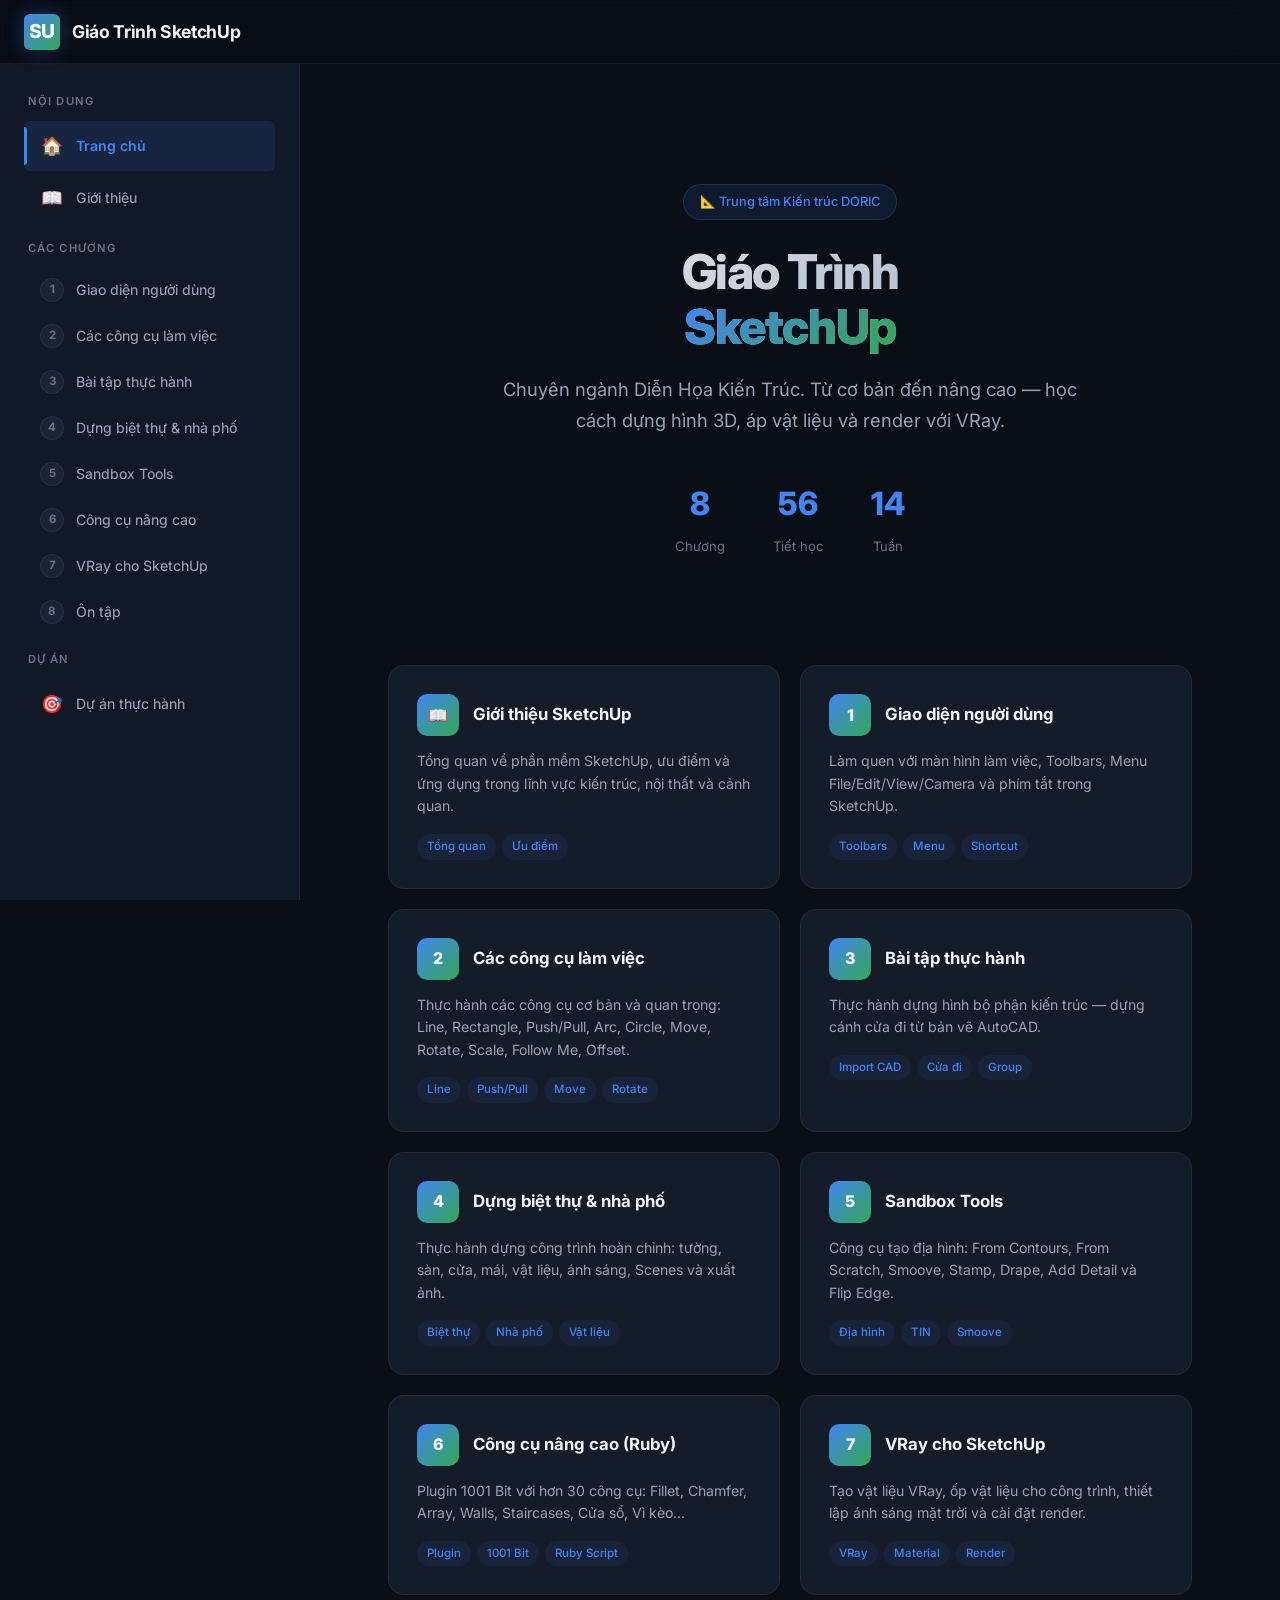
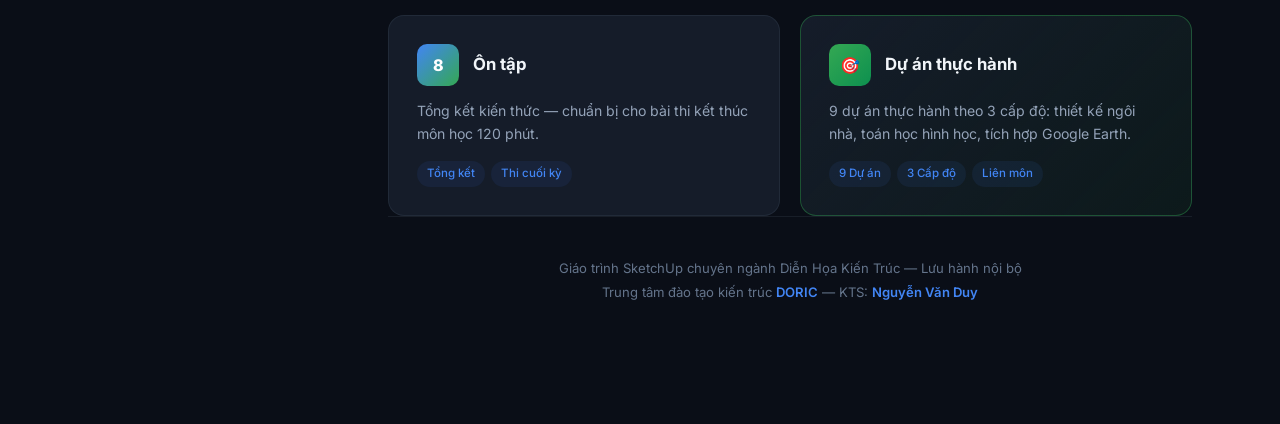
==== index.html @ 097f3150 "Giao trinh SketchUp - 8 chuong + 9 du an thuc hanh" ====
<!DOCTYPE html>
<html lang="vi">
<head>
  <meta charset="UTF-8">
  <meta name="viewport" content="width=device-width, initial-scale=1.0">
  <meta name="description" content="Giáo trình SketchUp chuyên ngành Diễn Họa Kiến Trúc - Trung tâm đào tạo kiến trúc DORIC">
  <title>Giáo Trình SketchUp - Diễn Họa Kiến Trúc</title>
  <link rel="stylesheet" href="styles.css">
</head>
<body>
  <!-- Reading Progress -->
  <div class="reading-progress" id="reading-progress"></div>

  <!-- Header -->
  <header class="header">
    <a href="index.html" class="header__brand">
      <div class="header__logo">SU</div>
      Giáo Trình SketchUp
    </a>
    <button class="header__toggle" id="sidebar-toggle">☰</button>
  </header>

  <!-- Sidebar Overlay -->
  <div class="sidebar-overlay" id="sidebar-overlay"></div>

  <!-- Sidebar -->
  <aside class="sidebar" id="sidebar">
    <div class="sidebar__section">
      <div class="sidebar__label">Nội dung</div>
      <ul class="sidebar__nav">
        <li>
          <a href="index.html" class="sidebar__link active">
            <span class="sidebar__icon">🏠</span>
            Trang chủ
          </a>
        </li>
        <li>
          <a href="chapters/gioi-thieu.html" class="sidebar__link">
            <span class="sidebar__icon">📖</span>
            Giới thiệu
          </a>
        </li>
      </ul>
    </div>
    <div class="sidebar__section">
      <div class="sidebar__label">Các Chương</div>
      <ul class="sidebar__nav">
        <li>
          <a href="chapters/chuong1.html" class="sidebar__link">
            <span class="sidebar__chapter-num">1</span>
            Giao diện người dùng
          </a>
        </li>
        <li>
          <a href="chapters/chuong2.html" class="sidebar__link">
            <span class="sidebar__chapter-num">2</span>
            Các công cụ làm việc
          </a>
        </li>
        <li>
          <a href="chapters/chuong3.html" class="sidebar__link">
            <span class="sidebar__chapter-num">3</span>
            Bài tập thực hành
          </a>
        </li>
        <li>
          <a href="chapters/chuong4.html" class="sidebar__link">
            <span class="sidebar__chapter-num">4</span>
            Dựng biệt thự & nhà phố
          </a>
        </li>
        <li>
          <a href="chapters/chuong5.html" class="sidebar__link">
            <span class="sidebar__chapter-num">5</span>
            Sandbox Tools
          </a>
        </li>
        <li>
          <a href="chapters/chuong6.html" class="sidebar__link">
            <span class="sidebar__chapter-num">6</span>
            Công cụ nâng cao
          </a>
        </li>
        <li>
          <a href="chapters/chuong7.html" class="sidebar__link">
            <span class="sidebar__chapter-num">7</span>
            VRay cho SketchUp
          </a>
        </li>
        <li>
          <a href="chapters/chuong8.html" class="sidebar__link">
            <span class="sidebar__chapter-num">8</span>
            Ôn tập
          </a>
        </li>
      </ul>
    </div>
    <div class="sidebar__section">
      <div class="sidebar__label">Dự án</div>
      <ul class="sidebar__nav">
        <li>
          <a href="chapters/du-an-thuc-hanh.html" class="sidebar__link">
            <span class="sidebar__icon">🎯</span>
            Dự án thực hành
          </a>
        </li>
      </ul>
    </div>
  </aside>

  <!-- Main Content -->
  <main class="main">
    <div class="content">
      <!-- Hero Section -->
      <section class="hero">
        <div class="hero__badge">📐 Trung tâm Kiến trúc DORIC</div>
        <h1 class="hero__title">
          Giáo Trình<br><span>SketchUp</span>
        </h1>
        <p class="hero__subtitle">
          Chuyên ngành Diễn Họa Kiến Trúc. Từ cơ bản đến nâng cao — 
          học cách dựng hình 3D, áp vật liệu và render với VRay.
        </p>
        <div class="hero__stats">
          <div class="hero__stat">
            <div class="hero__stat-value">8</div>
            <div class="hero__stat-label">Chương</div>
          </div>
          <div class="hero__stat">
            <div class="hero__stat-value">56</div>
            <div class="hero__stat-label">Tiết học</div>
          </div>
          <div class="hero__stat">
            <div class="hero__stat-value">14</div>
            <div class="hero__stat-label">Tuần</div>
          </div>
        </div>
      </section>

      <!-- Chapter Cards -->
      <section class="chapters-grid">
        <a href="chapters/gioi-thieu.html" class="chapter-card animate-in">
          <div class="chapter-card__header">
            <div class="chapter-card__num">📖</div>
            <div class="chapter-card__title">Giới thiệu SketchUp</div>
          </div>
          <div class="chapter-card__desc">
            Tổng quan về phần mềm SketchUp, ưu điểm và ứng dụng trong lĩnh vực kiến trúc, nội thất và cảnh quan.
          </div>
          <div class="chapter-card__tags">
            <span class="chapter-card__tag">Tổng quan</span>
            <span class="chapter-card__tag">Ưu điểm</span>
          </div>
        </a>

        <a href="chapters/chuong1.html" class="chapter-card animate-in">
          <div class="chapter-card__header">
            <div class="chapter-card__num">1</div>
            <div class="chapter-card__title">Giao diện người dùng</div>
          </div>
          <div class="chapter-card__desc">
            Làm quen với màn hình làm việc, Toolbars, Menu File/Edit/View/Camera và phím tắt trong SketchUp.
          </div>
          <div class="chapter-card__tags">
            <span class="chapter-card__tag">Toolbars</span>
            <span class="chapter-card__tag">Menu</span>
            <span class="chapter-card__tag">Shortcut</span>
          </div>
        </a>

        <a href="chapters/chuong2.html" class="chapter-card animate-in">
          <div class="chapter-card__header">
            <div class="chapter-card__num">2</div>
            <div class="chapter-card__title">Các công cụ làm việc</div>
          </div>
          <div class="chapter-card__desc">
            Thực hành các công cụ cơ bản và quan trọng: Line, Rectangle, Push/Pull, Arc, Circle, Move, Rotate, Scale, Follow Me, Offset.
          </div>
          <div class="chapter-card__tags">
            <span class="chapter-card__tag">Line</span>
            <span class="chapter-card__tag">Push/Pull</span>
            <span class="chapter-card__tag">Move</span>
            <span class="chapter-card__tag">Rotate</span>
          </div>
        </a>

        <a href="chapters/chuong3.html" class="chapter-card animate-in">
          <div class="chapter-card__header">
            <div class="chapter-card__num">3</div>
            <div class="chapter-card__title">Bài tập thực hành</div>
          </div>
          <div class="chapter-card__desc">
            Thực hành dựng hình bộ phận kiến trúc — dựng cánh cửa đi từ bản vẽ AutoCAD.
          </div>
          <div class="chapter-card__tags">
            <span class="chapter-card__tag">Import CAD</span>
            <span class="chapter-card__tag">Cửa đi</span>
            <span class="chapter-card__tag">Group</span>
          </div>
        </a>

        <a href="chapters/chuong4.html" class="chapter-card animate-in">
          <div class="chapter-card__header">
            <div class="chapter-card__num">4</div>
            <div class="chapter-card__title">Dựng biệt thự & nhà phố</div>
          </div>
          <div class="chapter-card__desc">
            Thực hành dựng công trình hoàn chỉnh: tường, sàn, cửa, mái, vật liệu, ánh sáng, Scenes và xuất ảnh.
          </div>
          <div class="chapter-card__tags">
            <span class="chapter-card__tag">Biệt thự</span>
            <span class="chapter-card__tag">Nhà phố</span>
            <span class="chapter-card__tag">Vật liệu</span>
          </div>
        </a>

        <a href="chapters/chuong5.html" class="chapter-card animate-in">
          <div class="chapter-card__header">
            <div class="chapter-card__num">5</div>
            <div class="chapter-card__title">Sandbox Tools</div>
          </div>
          <div class="chapter-card__desc">
            Công cụ tạo địa hình: From Contours, From Scratch, Smoove, Stamp, Drape, Add Detail và Flip Edge.
          </div>
          <div class="chapter-card__tags">
            <span class="chapter-card__tag">Địa hình</span>
            <span class="chapter-card__tag">TIN</span>
            <span class="chapter-card__tag">Smoove</span>
          </div>
        </a>

        <a href="chapters/chuong6.html" class="chapter-card animate-in">
          <div class="chapter-card__header">
            <div class="chapter-card__num">6</div>
            <div class="chapter-card__title">Công cụ nâng cao (Ruby)</div>
          </div>
          <div class="chapter-card__desc">
            Plugin 1001 Bit với hơn 30 công cụ: Fillet, Chamfer, Array, Walls, Staircases, Cửa sổ, Vì kèo...
          </div>
          <div class="chapter-card__tags">
            <span class="chapter-card__tag">Plugin</span>
            <span class="chapter-card__tag">1001 Bit</span>
            <span class="chapter-card__tag">Ruby Script</span>
          </div>
        </a>

        <a href="chapters/chuong7.html" class="chapter-card animate-in">
          <div class="chapter-card__header">
            <div class="chapter-card__num">7</div>
            <div class="chapter-card__title">VRay cho SketchUp</div>
          </div>
          <div class="chapter-card__desc">
            Tạo vật liệu VRay, ốp vật liệu cho công trình, thiết lập ánh sáng mặt trời và cài đặt render.
          </div>
          <div class="chapter-card__tags">
            <span class="chapter-card__tag">VRay</span>
            <span class="chapter-card__tag">Material</span>
            <span class="chapter-card__tag">Render</span>
          </div>
        </a>

        <a href="chapters/chuong8.html" class="chapter-card animate-in">
          <div class="chapter-card__header">
            <div class="chapter-card__num">8</div>
            <div class="chapter-card__title">Ôn tập</div>
          </div>
          <div class="chapter-card__desc">
            Tổng kết kiến thức — chuẩn bị cho bài thi kết thúc môn học 120 phút.
          </div>
          <div class="chapter-card__tags">
            <span class="chapter-card__tag">Tổng kết</span>
            <span class="chapter-card__tag">Thi cuối kỳ</span>
          </div>
        </a>

        <a href="chapters/du-an-thuc-hanh.html" class="chapter-card animate-in" style="border-color: rgba(52,168,83,0.4); background: linear-gradient(135deg, var(--bg-card), rgba(52,168,83,0.08));">
          <div class="chapter-card__header">
            <div class="chapter-card__num" style="background: linear-gradient(135deg, #34a853, #0d904f);">🎯</div>
            <div class="chapter-card__title">Dự án thực hành</div>
          </div>
          <div class="chapter-card__desc">
            9 dự án thực hành theo 3 cấp độ: thiết kế ngôi nhà, toán học hình học, tích hợp Google Earth.
          </div>
          <div class="chapter-card__tags">
            <span class="chapter-card__tag">9 Dự án</span>
            <span class="chapter-card__tag">3 Cấp độ</span>
            <span class="chapter-card__tag">Liên môn</span>
          </div>
        </a>
      </section>

      <!-- Footer -->
      <footer class="footer">
        <p class="footer__text">
          Giáo trình SketchUp chuyên ngành Diễn Họa Kiến Trúc — Lưu hành nội bộ<br>
          Trung tâm đào tạo kiến trúc <span class="footer__author">DORIC</span> — 
          KTS: <span class="footer__author">Nguyễn Văn Duy</span>
        </p>
      </footer>
    </div>
  </main>

  <script src="script.js"></script>
</body>
</html>
---- styles.css ----
/* ============================================
   GIÁO TRÌNH SKETCHUP - DESIGN SYSTEM
   ============================================ */

@import url('https://fonts.googleapis.com/css2?family=Inter:wght@300;400;500;600;700;800&family=JetBrains+Mono:wght@400;500&display=swap');

/* ── CSS Custom Properties ── */
:root {
  /* Colors - Dark Theme */
  --bg-primary: #0a0e17;
  --bg-secondary: #111827;
  --bg-tertiary: #1a2332;
  --bg-card: rgba(26, 35, 50, 0.7);
  --bg-glass: rgba(17, 24, 39, 0.6);
  --bg-hover: rgba(66, 133, 244, 0.08);
  
  /* SketchUp Brand Colors */
  --accent-primary: #4285f4;
  --accent-secondary: #34a853;
  --accent-warning: #fbbc04;
  --accent-danger: #ea4335;
  --accent-purple: #a78bfa;
  --accent-cyan: #22d3ee;
  --accent-gradient: linear-gradient(135deg, #4285f4, #34a853);
  --accent-glow: 0 0 20px rgba(66, 133, 244, 0.3);
  
  /* Text Colors */
  --text-primary: #f1f5f9;
  --text-secondary: #94a3b8;
  --text-muted: #64748b;
  --text-accent: #60a5fa;
  
  /* Borders */
  --border-color: rgba(148, 163, 184, 0.1);
  --border-hover: rgba(66, 133, 244, 0.3);
  
  /* Spacing */
  --sidebar-width: 300px;
  --header-height: 64px;
  --content-max-width: 900px;
  
  /* Transitions */
  --transition-fast: 150ms cubic-bezier(0.4, 0, 0.2, 1);
  --transition-base: 250ms cubic-bezier(0.4, 0, 0.2, 1);
  --transition-slow: 400ms cubic-bezier(0.4, 0, 0.2, 1);
  
  /* Radius */
  --radius-sm: 6px;
  --radius-md: 10px;
  --radius-lg: 16px;
  --radius-xl: 24px;
  
  /* Shadows */
  --shadow-sm: 0 1px 3px rgba(0, 0, 0, 0.3);
  --shadow-md: 0 4px 12px rgba(0, 0, 0, 0.4);
  --shadow-lg: 0 10px 30px rgba(0, 0, 0, 0.5);
  --shadow-glow: 0 0 40px rgba(66, 133, 244, 0.15);
}

/* ── Reset & Base ── */
*, *::before, *::after {
  margin: 0;
  padding: 0;
  box-sizing: border-box;
}

html {
  scroll-behavior: smooth;
  font-size: 16px;
}

body {
  font-family: 'Inter', -apple-system, BlinkMacSystemFont, sans-serif;
  background: var(--bg-primary);
  color: var(--text-primary);
  line-height: 1.7;
  min-height: 100vh;
  overflow-x: hidden;
  -webkit-font-smoothing: antialiased;
}

::selection {
  background: rgba(66, 133, 244, 0.3);
  color: var(--text-primary);
}

::-webkit-scrollbar {
  width: 6px;
}
::-webkit-scrollbar-track {
  background: var(--bg-primary);
}
::-webkit-scrollbar-thumb {
  background: var(--text-muted);
  border-radius: 3px;
}
::-webkit-scrollbar-thumb:hover {
  background: var(--text-secondary);
}

a {
  color: var(--text-accent);
  text-decoration: none;
  transition: color var(--transition-fast);
}
a:hover {
  color: var(--accent-primary);
}

img {
  max-width: 100%;
  height: auto;
}

/* ── Progress Bar ── */
.reading-progress {
  position: fixed;
  top: 0;
  left: 0;
  width: 0%;
  height: 3px;
  background: var(--accent-gradient);
  z-index: 10000;
  transition: width 100ms linear;
  box-shadow: 0 0 10px rgba(66, 133, 244, 0.5);
}

/* ── Header ── */
.header {
  position: fixed;
  top: 0;
  left: 0;
  right: 0;
  height: var(--header-height);
  background: rgba(10, 14, 23, 0.85);
  backdrop-filter: blur(20px);
  -webkit-backdrop-filter: blur(20px);
  border-bottom: 1px solid var(--border-color);
  z-index: 1000;
  display: flex;
  align-items: center;
  padding: 0 24px;
}

.header__brand {
  display: flex;
  align-items: center;
  gap: 12px;
  font-weight: 700;
  font-size: 1.1rem;
  letter-spacing: -0.02em;
  color: var(--text-primary);
  text-decoration: none;
}

.header__logo {
  width: 36px;
  height: 36px;
  background: var(--accent-gradient);
  border-radius: var(--radius-sm);
  display: flex;
  align-items: center;
  justify-content: center;
  font-size: 1.2rem;
  font-weight: 800;
  color: white;
  box-shadow: var(--accent-glow);
}

.header__toggle {
  display: none;
  background: none;
  border: none;
  color: var(--text-primary);
  cursor: pointer;
  padding: 8px;
  margin-left: auto;
  font-size: 1.5rem;
  line-height: 1;
}

/* ── Sidebar ── */
.sidebar {
  position: fixed;
  top: var(--header-height);
  left: 0;
  width: var(--sidebar-width);
  height: calc(100vh - var(--header-height));
  background: var(--bg-secondary);
  border-right: 1px solid var(--border-color);
  overflow-y: auto;
  z-index: 900;
  padding: 20px 0;
  transition: transform var(--transition-base);
}

.sidebar__section {
  padding: 0 16px;
  margin-bottom: 8px;
}

.sidebar__label {
  font-size: 0.7rem;
  font-weight: 600;
  text-transform: uppercase;
  letter-spacing: 0.1em;
  color: var(--text-muted);
  padding: 8px 12px;
}

.sidebar__nav {
  list-style: none;
}

.sidebar__link {
  display: flex;
  align-items: center;
  gap: 12px;
  padding: 10px 16px;
  margin: 2px 8px;
  border-radius: var(--radius-sm);
  color: var(--text-secondary);
  font-size: 0.88rem;
  font-weight: 450;
  transition: all var(--transition-fast);
  text-decoration: none;
  position: relative;
}

.sidebar__link:hover {
  background: var(--bg-hover);
  color: var(--text-primary);
}

.sidebar__link.active {
  background: rgba(66, 133, 244, 0.12);
  color: var(--accent-primary);
  font-weight: 600;
}

.sidebar__link.active::before {
  content: '';
  position: absolute;
  left: 0;
  top: 6px;
  bottom: 6px;
  width: 3px;
  background: var(--accent-primary);
  border-radius: 0 3px 3px 0;
}

.sidebar__icon {
  font-size: 1.1rem;
  width: 24px;
  text-align: center;
  flex-shrink: 0;
}

.sidebar__chapter-num {
  display: inline-flex;
  align-items: center;
  justify-content: center;
  width: 24px;
  height: 24px;
  background: var(--bg-tertiary);
  border-radius: 50%;
  font-size: 0.72rem;
  font-weight: 700;
  color: var(--text-muted);
  flex-shrink: 0;
  border: 1px solid var(--border-color);
}

.sidebar__link.active .sidebar__chapter-num {
  background: var(--accent-primary);
  color: white;
  border-color: var(--accent-primary);
}

/* ── Main Content ── */
.main {
  margin-left: var(--sidebar-width);
  margin-top: var(--header-height);
  min-height: calc(100vh - var(--header-height));
}

.content {
  max-width: var(--content-max-width);
  margin: 0 auto;
  padding: 40px 48px 80px;
}

/* ── Landing Page ── */
.hero {
  text-align: center;
  padding: 80px 0 60px;
  position: relative;
}

.hero__badge {
  display: inline-flex;
  align-items: center;
  gap: 8px;
  padding: 6px 16px;
  background: rgba(66, 133, 244, 0.1);
  border: 1px solid rgba(66, 133, 244, 0.2);
  border-radius: 100px;
  font-size: 0.8rem;
  color: var(--accent-primary);
  font-weight: 500;
  margin-bottom: 24px;
}

.hero__title {
  font-size: 3rem;
  font-weight: 800;
  letter-spacing: -0.03em;
  line-height: 1.15;
  margin-bottom: 20px;
  background: linear-gradient(135deg, var(--text-primary) 0%, var(--text-secondary) 100%);
  -webkit-background-clip: text;
  -webkit-text-fill-color: transparent;
  background-clip: text;
}

.hero__title span {
  background: var(--accent-gradient);
  -webkit-background-clip: text;
  -webkit-text-fill-color: transparent;
  background-clip: text;
}

.hero__subtitle {
  font-size: 1.15rem;
  color: var(--text-secondary);
  max-width: 600px;
  margin: 0 auto 40px;
  line-height: 1.7;
}

.hero__stats {
  display: flex;
  justify-content: center;
  gap: 48px;
  margin-top: 40px;
}

.hero__stat {
  text-align: center;
}

.hero__stat-value {
  font-size: 2rem;
  font-weight: 800;
  color: var(--accent-primary);
}

.hero__stat-label {
  font-size: 0.82rem;
  color: var(--text-muted);
  margin-top: 4px;
}

/* ── Chapter Cards ── */
.chapters-grid {
  display: grid;
  grid-template-columns: repeat(auto-fill, minmax(320px, 1fr));
  gap: 20px;
  margin-top: 48px;
}

.chapter-card {
  background: var(--bg-card);
  border: 1px solid var(--border-color);
  border-radius: var(--radius-lg);
  padding: 28px;
  transition: all var(--transition-base);
  cursor: pointer;
  text-decoration: none;
  display: block;
  position: relative;
  overflow: hidden;
}

.chapter-card::before {
  content: '';
  position: absolute;
  top: 0;
  left: 0;
  right: 0;
  height: 3px;
  background: var(--accent-gradient);
  opacity: 0;
  transition: opacity var(--transition-base);
}

.chapter-card:hover {
  border-color: var(--border-hover);
  transform: translateY(-4px);
  box-shadow: var(--shadow-lg), var(--shadow-glow);
}

.chapter-card:hover::before {
  opacity: 1;
}

.chapter-card__header {
  display: flex;
  align-items: center;
  gap: 14px;
  margin-bottom: 14px;
}

.chapter-card__num {
  width: 42px;
  height: 42px;
  background: var(--accent-gradient);
  border-radius: var(--radius-md);
  display: flex;
  align-items: center;
  justify-content: center;
  font-size: 1rem;
  font-weight: 800;
  color: white;
  flex-shrink: 0;
}

.chapter-card__title {
  font-size: 1.05rem;
  font-weight: 700;
  color: var(--text-primary);
  line-height: 1.3;
}

.chapter-card__desc {
  font-size: 0.88rem;
  color: var(--text-secondary);
  line-height: 1.6;
}

.chapter-card__tags {
  display: flex;
  flex-wrap: wrap;
  gap: 6px;
  margin-top: 16px;
}

.chapter-card__tag {
  padding: 3px 10px;
  background: rgba(66, 133, 244, 0.08);
  border-radius: 100px;
  font-size: 0.72rem;
  color: var(--accent-primary);
  font-weight: 500;
}

/* ── Chapter Content Pages ── */
.chapter-header {
  margin-bottom: 48px;
  padding-bottom: 32px;
  border-bottom: 1px solid var(--border-color);
}

.chapter-header__breadcrumb {
  display: flex;
  align-items: center;
  gap: 8px;
  font-size: 0.82rem;
  color: var(--text-muted);
  margin-bottom: 20px;
}

.chapter-header__breadcrumb a {
  color: var(--text-muted);
}
.chapter-header__breadcrumb a:hover {
  color: var(--accent-primary);
}

.chapter-header__num {
  display: inline-flex;
  align-items: center;
  gap: 8px;
  padding: 4px 14px;
  background: rgba(66, 133, 244, 0.1);
  border-radius: 100px;
  font-size: 0.78rem;
  font-weight: 600;
  color: var(--accent-primary);
  margin-bottom: 16px;
}

.chapter-header__title {
  font-size: 2.2rem;
  font-weight: 800;
  letter-spacing: -0.02em;
  line-height: 1.2;
  margin-bottom: 12px;
}

.chapter-header__desc {
  font-size: 1.05rem;
  color: var(--text-secondary);
  line-height: 1.7;
}

/* ── Typography for Chapter Content ── */
.chapter-content h2 {
  font-size: 1.5rem;
  font-weight: 700;
  margin-top: 48px;
  margin-bottom: 16px;
  padding-top: 24px;
  border-top: 1px solid var(--border-color);
  color: var(--text-primary);
  letter-spacing: -0.01em;
}

.chapter-content h2:first-child {
  margin-top: 0;
  padding-top: 0;
  border-top: none;
}

.chapter-content h3 {
  font-size: 1.2rem;
  font-weight: 600;
  margin-top: 32px;
  margin-bottom: 12px;
  color: var(--text-primary);
}

.chapter-content h4 {
  font-size: 1.05rem;
  font-weight: 600;
  margin-top: 24px;
  margin-bottom: 10px;
  color: var(--accent-primary);
}

.chapter-content p {
  margin-bottom: 16px;
  color: var(--text-secondary);
  font-size: 0.95rem;
  line-height: 1.8;
}

.chapter-content ul, .chapter-content ol {
  margin-bottom: 16px;
  padding-left: 24px;
}

.chapter-content li {
  margin-bottom: 8px;
  color: var(--text-secondary);
  font-size: 0.95rem;
  line-height: 1.7;
}

.chapter-content strong {
  color: var(--text-primary);
  font-weight: 600;
}

/* ── Info Boxes ── */
.info-box {
  padding: 20px 24px;
  border-radius: var(--radius-md);
  margin: 24px 0;
  border-left: 4px solid;
  font-size: 0.9rem;
}

.info-box--tip {
  background: rgba(52, 168, 83, 0.08);
  border-color: var(--accent-secondary);
}
.info-box--tip .info-box__title { color: var(--accent-secondary); }

.info-box--note {
  background: rgba(66, 133, 244, 0.08);
  border-color: var(--accent-primary);
}
.info-box--note .info-box__title { color: var(--accent-primary); }

.info-box--warning {
  background: rgba(251, 188, 4, 0.08);
  border-color: var(--accent-warning);
}
.info-box--warning .info-box__title { color: var(--accent-warning); }

.info-box__title {
  font-weight: 700;
  font-size: 0.82rem;
  text-transform: uppercase;
  letter-spacing: 0.05em;
  margin-bottom: 6px;
}

.info-box__content {
  color: var(--text-secondary);
  line-height: 1.7;
}

/* ── Shortcut/Key Display ── */
.key {
  display: inline-block;
  padding: 2px 8px;
  background: var(--bg-tertiary);
  border: 1px solid var(--border-color);
  border-radius: 4px;
  font-family: 'JetBrains Mono', monospace;
  font-size: 0.8rem;
  font-weight: 500;
  color: var(--accent-primary);
  white-space: nowrap;
  box-shadow: 0 1px 2px rgba(0,0,0,0.2);
}

/* ── Tool Card ── */
.tool-card {
  background: var(--bg-card);
  border: 1px solid var(--border-color);
  border-radius: var(--radius-md);
  padding: 24px;
  margin: 20px 0;
  transition: border-color var(--transition-fast);
}
.tool-card:hover {
  border-color: var(--border-hover);
}

.tool-card__header {
  display: flex;
  align-items: center;
  gap: 12px;
  margin-bottom: 12px;
}

.tool-card__icon {
  width: 36px;
  height: 36px;
  background: var(--accent-gradient);
  border-radius: var(--radius-sm);
  display: flex;
  align-items: center;
  justify-content: center;
  font-size: 1rem;
  color: white;
}

.tool-card__name {
  font-weight: 700;
  font-size: 1.05rem;
  color: var(--text-primary);
}

.tool-card__shortcut {
  margin-left: auto;
}

.tool-card__body {
  color: var(--text-secondary);
  font-size: 0.9rem;
  line-height: 1.7;
}

/* ── Steps List ── */
.steps {
  list-style: none;
  padding: 0;
  counter-reset: step-counter;
}

.steps li {
  counter-increment: step-counter;
  position: relative;
  padding: 16px 16px 16px 56px;
  margin-bottom: 8px;
  background: var(--bg-card);
  border-radius: var(--radius-md);
  border: 1px solid var(--border-color);
  transition: all var(--transition-fast);
}

.steps li:hover {
  border-color: var(--border-hover);
}

.steps li::before {
  content: counter(step-counter);
  position: absolute;
  left: 16px;
  top: 16px;
  width: 28px;
  height: 28px;
  background: var(--accent-gradient);
  border-radius: 50%;
  display: flex;
  align-items: center;
  justify-content: center;
  font-size: 0.78rem;
  font-weight: 700;
  color: white;
}

/* ── Table ── */
.chapter-content table {
  width: 100%;
  border-collapse: collapse;
  margin: 24px 0;
  font-size: 0.88rem;
}

.chapter-content th, .chapter-content td {
  padding: 12px 16px;
  text-align: left;
  border-bottom: 1px solid var(--border-color);
}

.chapter-content th {
  background: var(--bg-tertiary);
  font-weight: 600;
  color: var(--text-primary);
  font-size: 0.82rem;
  text-transform: uppercase;
  letter-spacing: 0.03em;
}

.chapter-content td {
  color: var(--text-secondary);
}

.chapter-content tr:hover td {
  background: var(--bg-hover);
}

/* ── Chapter Navigation ── */
.chapter-nav {
  display: flex;
  justify-content: space-between;
  gap: 20px;
  margin-top: 64px;
  padding-top: 32px;
  border-top: 1px solid var(--border-color);
}

.chapter-nav__link {
  display: flex;
  flex-direction: column;
  padding: 20px 24px;
  background: var(--bg-card);
  border: 1px solid var(--border-color);
  border-radius: var(--radius-md);
  text-decoration: none;
  transition: all var(--transition-base);
  max-width: 45%;
}

.chapter-nav__link:hover {
  border-color: var(--border-hover);
  transform: translateY(-2px);
  box-shadow: var(--shadow-md);
}

.chapter-nav__link--prev {
  align-items: flex-start;
}
.chapter-nav__link--next {
  align-items: flex-end;
  margin-left: auto;
}

.chapter-nav__label {
  font-size: 0.75rem;
  color: var(--text-muted);
  text-transform: uppercase;
  letter-spacing: 0.05em;
  font-weight: 600;
  margin-bottom: 4px;
}

.chapter-nav__title {
  font-size: 0.95rem;
  font-weight: 600;
  color: var(--accent-primary);
}

/* ── Footer ── */
.footer {
  padding: 40px 48px;
  border-top: 1px solid var(--border-color);
  text-align: center;
}

.footer__text {
  font-size: 0.82rem;
  color: var(--text-muted);
  line-height: 1.8;
}

.footer__author {
  color: var(--accent-primary);
  font-weight: 600;
}

/* ── TOC (Table of Contents) ── */
.toc {
  background: var(--bg-card);
  border: 1px solid var(--border-color);
  border-radius: var(--radius-md);
  padding: 24px;
  margin: 24px 0;
}

.toc__title {
  font-size: 0.8rem;
  text-transform: uppercase;
  letter-spacing: 0.08em;
  color: var(--text-muted);
  font-weight: 700;
  margin-bottom: 12px;
}

.toc__list {
  list-style: none;
  padding: 0;
}

.toc__list li {
  margin-bottom: 4px;
}

.toc__list a {
  display: block;
  padding: 6px 12px;
  font-size: 0.88rem;
  color: var(--text-secondary);
  border-radius: var(--radius-sm);
  transition: all var(--transition-fast);
}

.toc__list a:hover {
  background: var(--bg-hover);
  color: var(--accent-primary);
}

/* ── Animations ── */
@keyframes fadeInUp {
  from {
    opacity: 0;
    transform: translateY(20px);
  }
  to {
    opacity: 1;
    transform: translateY(0);
  }
}

@keyframes fadeIn {
  from { opacity: 0; }
  to { opacity: 1; }
}

.animate-in {
  animation: fadeInUp 0.6s ease-out forwards;
  opacity: 0;
}

.animate-in:nth-child(1) { animation-delay: 0.1s; }
.animate-in:nth-child(2) { animation-delay: 0.2s; }
.animate-in:nth-child(3) { animation-delay: 0.3s; }
.animate-in:nth-child(4) { animation-delay: 0.4s; }
.animate-in:nth-child(5) { animation-delay: 0.5s; }
.animate-in:nth-child(6) { animation-delay: 0.6s; }
.animate-in:nth-child(7) { animation-delay: 0.7s; }
.animate-in:nth-child(8) { animation-delay: 0.8s; }
.animate-in:nth-child(9) { animation-delay: 0.9s; }

/* ── Responsive ── */
@media (max-width: 1024px) {
  :root {
    --sidebar-width: 260px;
  }
  
  .content {
    padding: 32px 32px 60px;
  }
}

@media (max-width: 768px) {
  .header__toggle {
    display: block;
  }
  
  .sidebar {
    transform: translateX(-100%);
  }
  .sidebar.open {
    transform: translateX(0);
    box-shadow: var(--shadow-lg);
  }
  
  .main {
    margin-left: 0;
  }
  
  .content {
    padding: 24px 20px 60px;
  }
  
  .hero__title {
    font-size: 2rem;
  }
  
  .hero__stats {
    gap: 24px;
  }
  
  .chapters-grid {
    grid-template-columns: 1fr;
  }
  
  .chapter-header__title {
    font-size: 1.6rem;
  }
  
  .chapter-nav {
    flex-direction: column;
  }
  .chapter-nav__link {
    max-width: 100%;
  }
}

/* ── Overlay for mobile sidebar ── */
.sidebar-overlay {
  display: none;
  position: fixed;
  top: 0;
  left: 0;
  right: 0;
  bottom: 0;
  background: rgba(0, 0, 0, 0.5);
  z-index: 899;
}

.sidebar-overlay.active {
  display: block;
}

/* ── Menu Section styling ── */
.menu-grid {
  display: grid;
  grid-template-columns: 1fr 1fr;
  gap: 12px;
  margin: 16px 0;
}

.menu-item {
  padding: 14px 16px;
  background: var(--bg-card);
  border: 1px solid var(--border-color);
  border-radius: var(--radius-sm);
  transition: border-color var(--transition-fast);
}

.menu-item:hover {
  border-color: var(--border-hover);
}

.menu-item__name {
  font-weight: 600;
  font-size: 0.9rem;
  color: var(--text-primary);
  margin-bottom: 4px;
}

.menu-item__desc {
  font-size: 0.8rem;
  color: var(--text-muted);
  line-height: 1.5;
}

/* ── Shortcut Table ── */
.shortcut-table {
  width: 100%;
  border-collapse: collapse;
}

.shortcut-table td {
  padding: 8px 12px;
  border-bottom: 1px solid var(--border-color);
  font-size: 0.88rem;
}

.shortcut-table td:first-child {
  width: 120px;
  text-align: center;
}

/* ── Section divider ── */
.section-divider {
  height: 1px;
  background: var(--border-color);
  margin: 40px 0;
}

/* Plugin grid for chapter 6 */
.plugin-grid {
  display: grid;
  grid-template-columns: repeat(auto-fill, minmax(280px, 1fr));
  gap: 16px;
  margin: 20px 0;
}

.plugin-item {
  padding: 18px 20px;
  background: var(--bg-card);
  border: 1px solid var(--border-color);
  border-radius: var(--radius-md);
  transition: all var(--transition-fast);
}

.plugin-item:hover {
  border-color: var(--border-hover);
  transform: translateY(-2px);
}

.plugin-item__num {
  font-size: 0.72rem;
  color: var(--accent-primary);
  font-weight: 700;
  margin-bottom: 4px;
}

.plugin-item__name {
  font-weight: 600;
  font-size: 0.95rem;
  color: var(--text-primary);
  margin-bottom: 6px;
}

.plugin-item__desc {
  font-size: 0.82rem;
  color: var(--text-muted);
  line-height: 1.5;
}

/* ── Project Meta (du-an-thuc-hanh) ── */
.project-meta {
  display: flex;
  flex-wrap: wrap;
  gap: 8px;
  align-items: center;
  margin: 12px 0 16px;
}

.project-meta__level,
.project-meta__category,
.project-meta__tools {
  display: inline-block;
  padding: 4px 12px;
  border-radius: 20px;
  font-size: 0.75rem;
  font-weight: 600;
  letter-spacing: 0.02em;
}

.project-meta__level--basic {
  background: rgba(52, 168, 83, 0.15);
  color: #34a853;
  border: 1px solid rgba(52, 168, 83, 0.3);
}

.project-meta__level--mid {
  background: rgba(251, 188, 4, 0.15);
  color: #fbbc04;
  border: 1px solid rgba(251, 188, 4, 0.3);
}

.project-meta__level--adv {
  background: rgba(234, 67, 53, 0.15);
  color: #ea4335;
  border: 1px solid rgba(234, 67, 53, 0.3);
}

.project-meta__category {
  background: rgba(66, 133, 244, 0.12);
  color: #4285f4;
  border: 1px solid rgba(66, 133, 244, 0.25);
}

.project-meta__tools {
  background: var(--bg-card);
  color: var(--text-muted);
  border: 1px solid var(--border-color);
  font-weight: 400;
  font-size: 0.72rem;
}
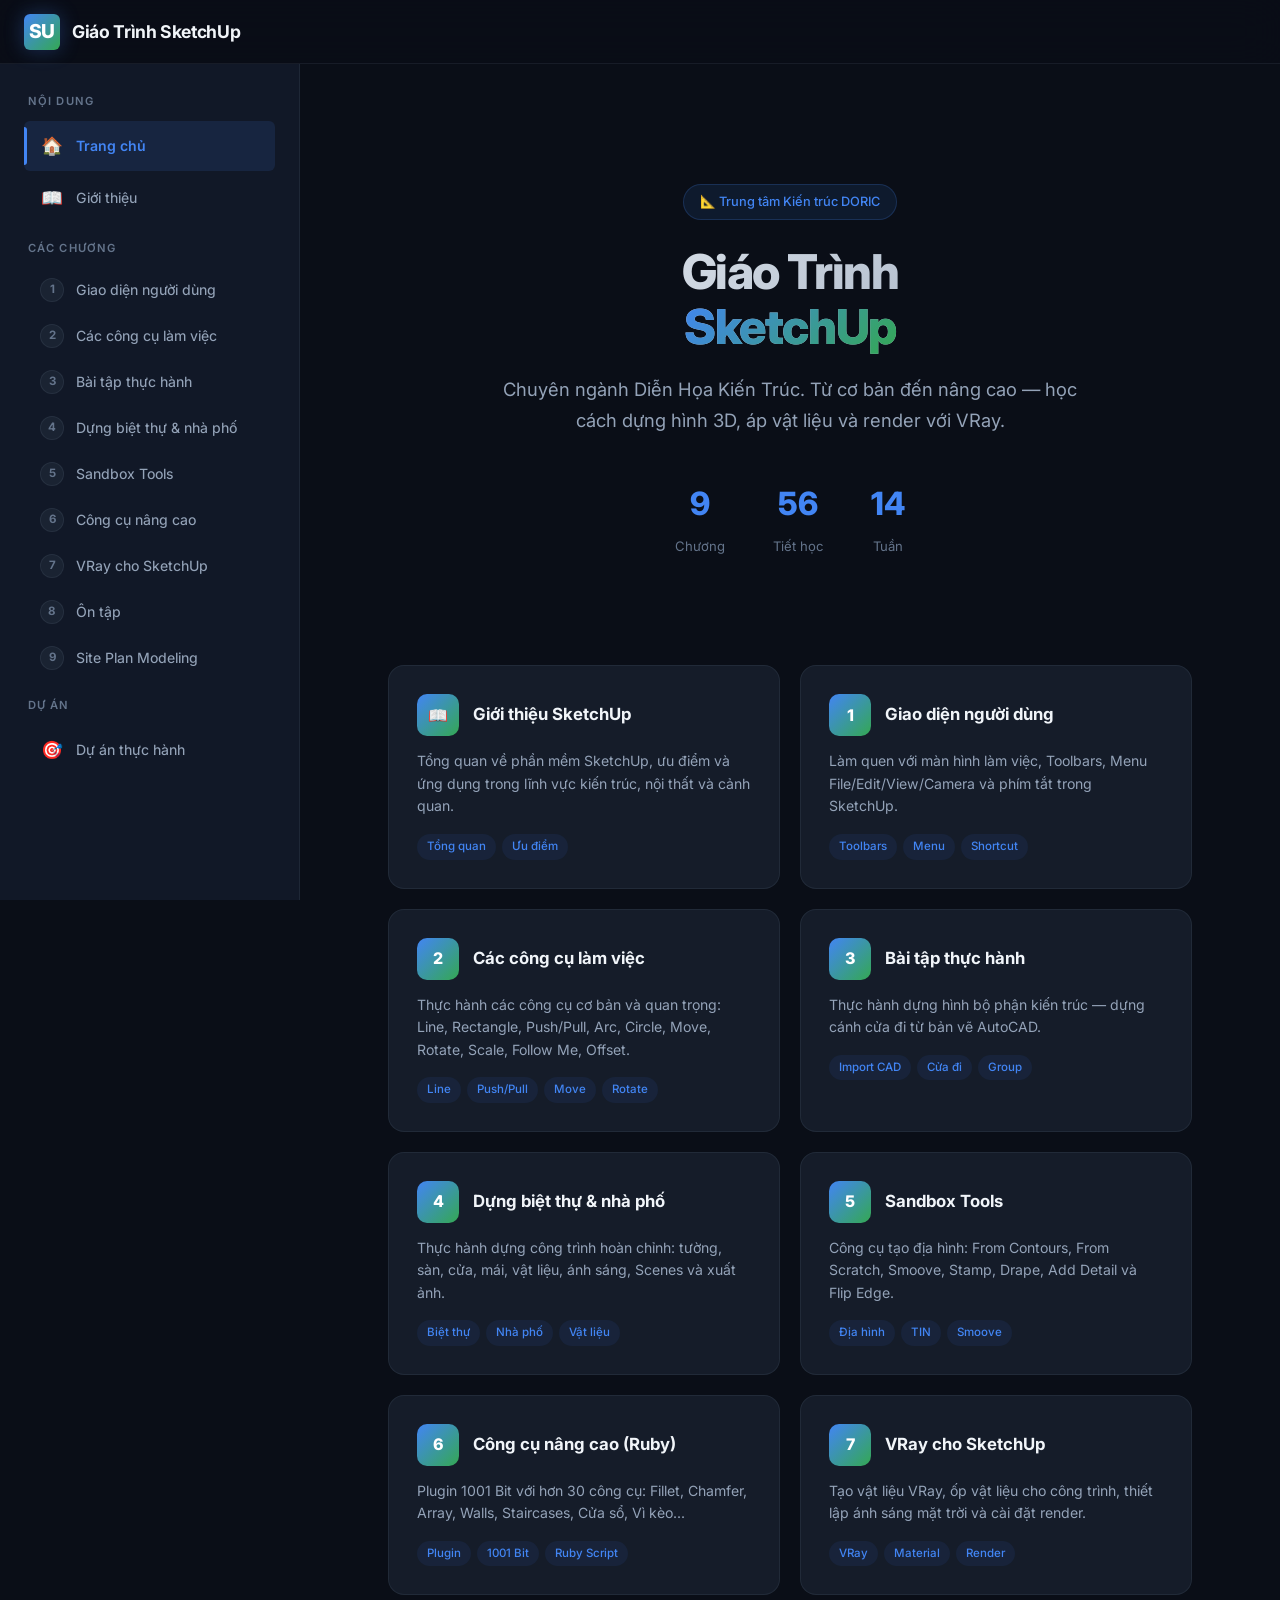
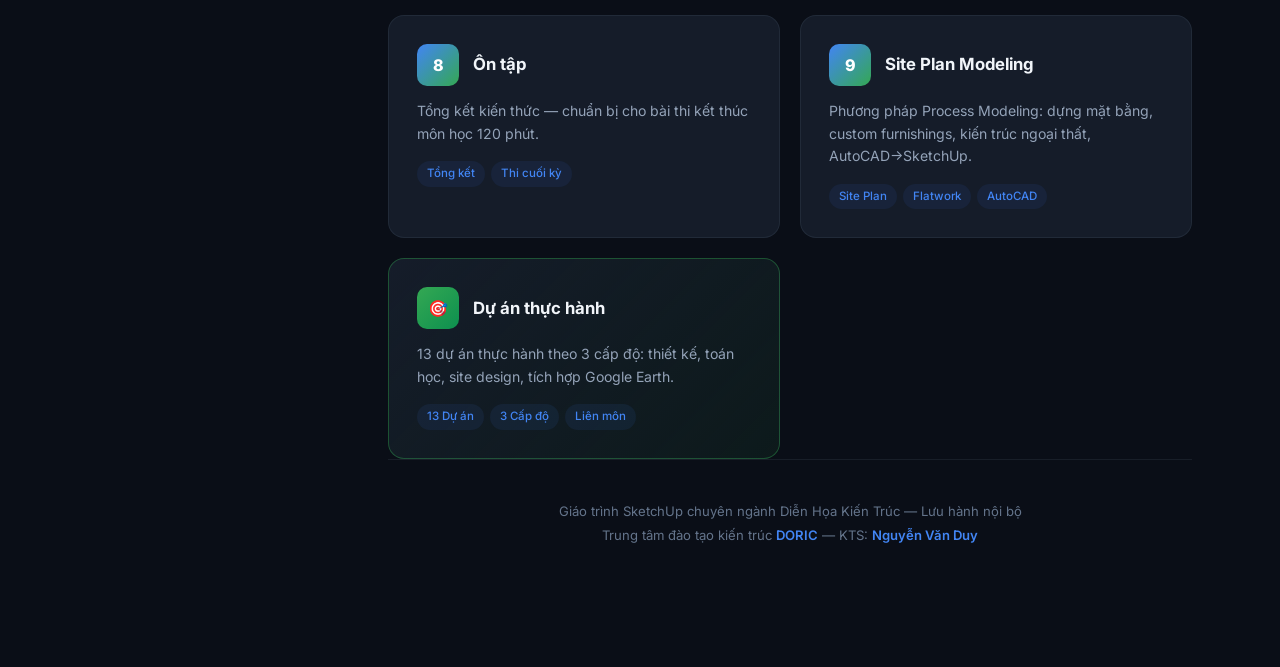
==== commit b9a88279: "feat: Add Chapter 9 (Site Plan Modeling), terrain extensions, Extension Warehouse, 3 new practice pr" ====
--- a/index.html
+++ b/index.html
@@ -91,6 +91,12 @@
           <a href="chapters/chuong8.html" class="sidebar__link">
             <span class="sidebar__chapter-num">8</span>
             Ôn tập
+          </a>
+        </li>
+        <li>
+          <a href="chapters/chuong9.html" class="sidebar__link">
+            <span class="sidebar__chapter-num">9</span>
+            Site Plan Modeling
           </a>
         </li>
       </ul>
@@ -123,7 +129,7 @@
         </p>
         <div class="hero__stats">
           <div class="hero__stat">
-            <div class="hero__stat-value">8</div>
+            <div class="hero__stat-value">9</div>
             <div class="hero__stat-label">Chương</div>
           </div>
           <div class="hero__stat">
@@ -273,16 +279,31 @@
           </div>
         </a>
 
+        <a href="chapters/chuong9.html" class="chapter-card animate-in">
+          <div class="chapter-card__header">
+            <div class="chapter-card__num">9</div>
+            <div class="chapter-card__title">Site Plan Modeling</div>
+          </div>
+          <div class="chapter-card__desc">
+            Phương pháp Process Modeling: dựng mặt bằng, custom furnishings, kiến trúc ngoại thất, AutoCAD→SketchUp.
+          </div>
+          <div class="chapter-card__tags">
+            <span class="chapter-card__tag">Site Plan</span>
+            <span class="chapter-card__tag">Flatwork</span>
+            <span class="chapter-card__tag">AutoCAD</span>
+          </div>
+        </a>
+
         <a href="chapters/du-an-thuc-hanh.html" class="chapter-card animate-in" style="border-color: rgba(52,168,83,0.4); background: linear-gradient(135deg, var(--bg-card), rgba(52,168,83,0.08));">
           <div class="chapter-card__header">
             <div class="chapter-card__num" style="background: linear-gradient(135deg, #34a853, #0d904f);">🎯</div>
             <div class="chapter-card__title">Dự án thực hành</div>
           </div>
           <div class="chapter-card__desc">
-            9 dự án thực hành theo 3 cấp độ: thiết kế ngôi nhà, toán học hình học, tích hợp Google Earth.
-          </div>
-          <div class="chapter-card__tags">
-            <span class="chapter-card__tag">9 Dự án</span>
+            13 dự án thực hành theo 3 cấp độ: thiết kế, toán học, site design, tích hợp Google Earth.
+          </div>
+          <div class="chapter-card__tags">
+            <span class="chapter-card__tag">13 Dự án</span>
             <span class="chapter-card__tag">3 Cấp độ</span>
             <span class="chapter-card__tag">Liên môn</span>
           </div>
--- a/styles.css
+++ b/styles.css
@@ -1098,3 +1098,178 @@
   font-weight: 400;
   font-size: 0.72rem;
 }
+
+/* ── Notes Section ── */
+.notes-section {
+  margin-top: 48px;
+  padding-top: 32px;
+  border-top: 1px solid var(--border-color);
+}
+
+.notes-section__header {
+  display: flex;
+  align-items: center;
+  gap: 10px;
+  margin-bottom: 20px;
+}
+
+.notes-section__icon {
+  width: 36px;
+  height: 36px;
+  background: linear-gradient(135deg, #a78bfa, #6366f1);
+  border-radius: var(--radius-sm);
+  display: flex;
+  align-items: center;
+  justify-content: center;
+  font-size: 1rem;
+}
+
+.notes-section__title {
+  font-size: 1.3rem;
+  font-weight: 700;
+  color: var(--text-primary);
+}
+
+.notes-section__count {
+  margin-left: auto;
+  padding: 3px 10px;
+  background: rgba(167, 139, 250, 0.12);
+  border-radius: 100px;
+  font-size: 0.75rem;
+  color: var(--accent-purple);
+  font-weight: 600;
+}
+
+.notes-form {
+  display: flex;
+  gap: 10px;
+  margin-bottom: 24px;
+  align-items: flex-end;
+}
+
+.notes-form__textarea {
+  flex: 1;
+  min-height: 44px;
+  max-height: 180px;
+  padding: 12px 16px;
+  background: var(--bg-tertiary);
+  border: 1px solid var(--border-color);
+  border-radius: var(--radius-md);
+  color: var(--text-primary);
+  font-family: 'Inter', sans-serif;
+  font-size: 0.9rem;
+  line-height: 1.6;
+  resize: vertical;
+  transition: border-color var(--transition-fast), box-shadow var(--transition-fast);
+  outline: none;
+}
+
+.notes-form__textarea::placeholder {
+  color: var(--text-muted);
+}
+
+.notes-form__textarea:focus {
+  border-color: var(--accent-purple);
+  box-shadow: 0 0 0 3px rgba(167, 139, 250, 0.15);
+}
+
+.notes-form__btn {
+  flex-shrink: 0;
+  padding: 12px 20px;
+  background: linear-gradient(135deg, #a78bfa, #6366f1);
+  border: none;
+  border-radius: var(--radius-md);
+  color: white;
+  font-family: 'Inter', sans-serif;
+  font-size: 0.85rem;
+  font-weight: 600;
+  cursor: pointer;
+  transition: all var(--transition-fast);
+  white-space: nowrap;
+}
+
+.notes-form__btn:hover {
+  transform: translateY(-1px);
+  box-shadow: 0 4px 16px rgba(99, 102, 241, 0.4);
+}
+
+.notes-form__btn:active {
+  transform: translateY(0);
+}
+
+.notes-list {
+  display: flex;
+  flex-direction: column;
+  gap: 12px;
+}
+
+.note-card {
+  position: relative;
+  padding: 16px 20px;
+  background: var(--bg-card);
+  border: 1px solid var(--border-color);
+  border-radius: var(--radius-md);
+  animation: fadeInUp 0.3s ease-out;
+  transition: border-color var(--transition-fast);
+}
+
+.note-card:hover {
+  border-color: rgba(167, 139, 250, 0.25);
+}
+
+.note-card__time {
+  display: flex;
+  align-items: center;
+  gap: 6px;
+  font-size: 0.72rem;
+  color: var(--accent-purple);
+  font-weight: 500;
+  margin-bottom: 8px;
+  letter-spacing: 0.02em;
+}
+
+.note-card__text {
+  font-size: 0.9rem;
+  color: var(--text-secondary);
+  line-height: 1.7;
+  white-space: pre-wrap;
+  word-break: break-word;
+}
+
+.note-card__delete {
+  position: absolute;
+  top: 12px;
+  right: 12px;
+  width: 28px;
+  height: 28px;
+  background: transparent;
+  border: 1px solid transparent;
+  border-radius: var(--radius-sm);
+  color: var(--text-muted);
+  font-size: 0.85rem;
+  cursor: pointer;
+  display: flex;
+  align-items: center;
+  justify-content: center;
+  opacity: 0;
+  transition: all var(--transition-fast);
+}
+
+.note-card:hover .note-card__delete {
+  opacity: 1;
+}
+
+.note-card__delete:hover {
+  background: rgba(234, 67, 53, 0.12);
+  border-color: rgba(234, 67, 53, 0.3);
+  color: var(--accent-danger);
+}
+
+.notes-empty {
+  text-align: center;
+  padding: 32px 20px;
+  color: var(--text-muted);
+  font-size: 0.88rem;
+  font-style: italic;
+}
+
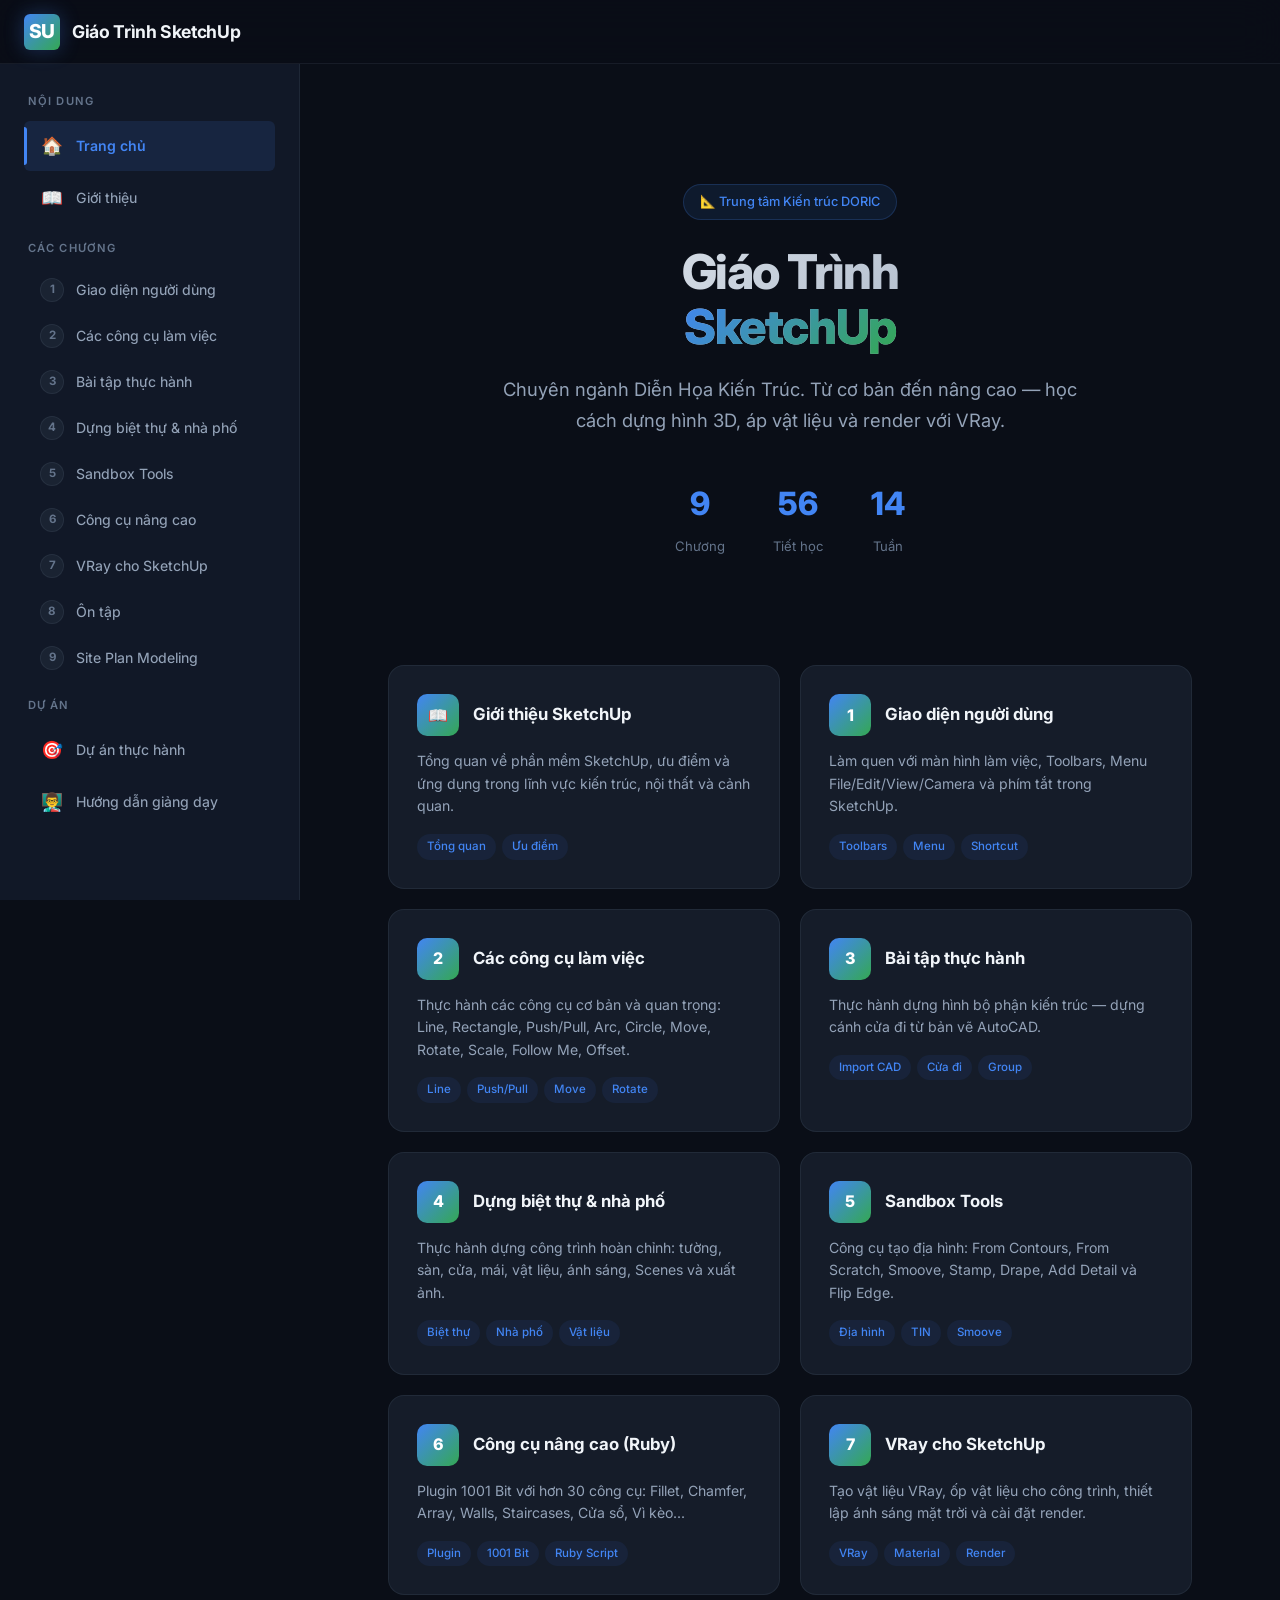
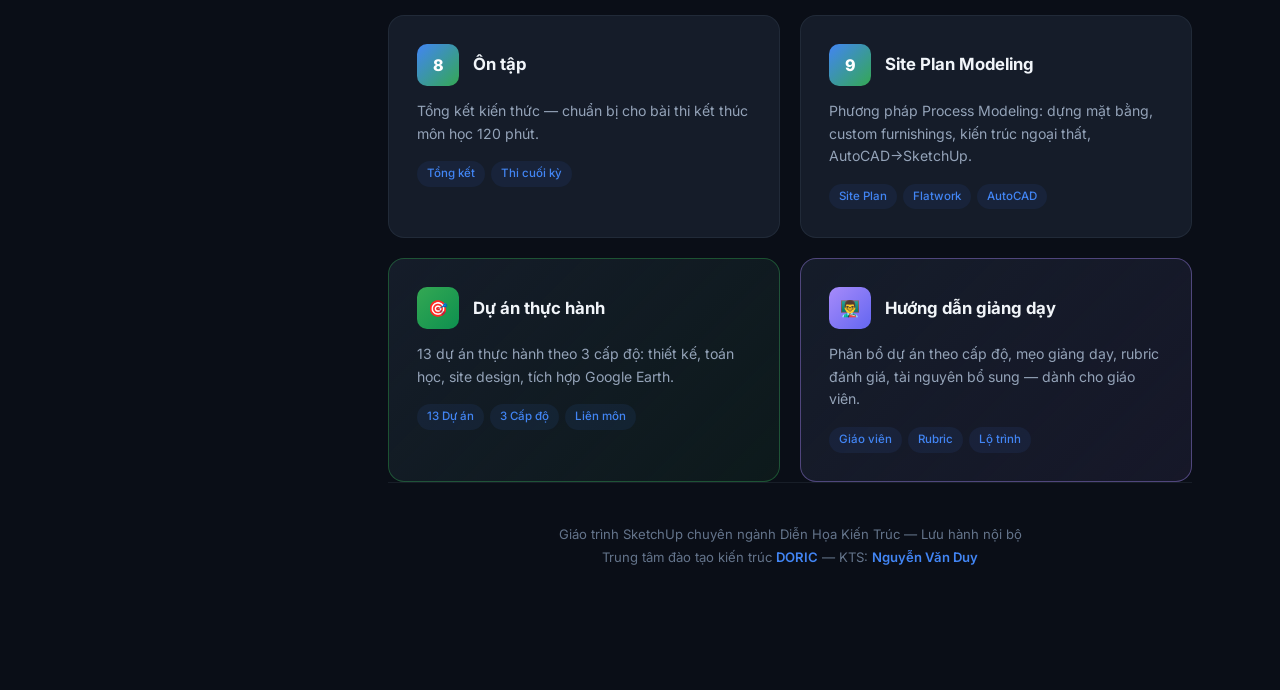
==== commit 53917066: "feat: Add Import Image/Glue to/Scale-center (Ch2), Gallery/Staircase exercises (Ch3), Teaching Guide" ====
--- a/index.html
+++ b/index.html
@@ -108,6 +108,12 @@
           <a href="chapters/du-an-thuc-hanh.html" class="sidebar__link">
             <span class="sidebar__icon">🎯</span>
             Dự án thực hành
+          </a>
+        </li>
+        <li>
+          <a href="chapters/huong-dan-giang-day.html" class="sidebar__link">
+            <span class="sidebar__icon">👨‍🏫</span>
+            Hướng dẫn giảng dạy
           </a>
         </li>
       </ul>
@@ -308,6 +314,21 @@
             <span class="chapter-card__tag">Liên môn</span>
           </div>
         </a>
+
+        <a href="chapters/huong-dan-giang-day.html" class="chapter-card animate-in" style="border-color: rgba(167,139,250,0.4); background: linear-gradient(135deg, var(--bg-card), rgba(167,139,250,0.08));">
+          <div class="chapter-card__header">
+            <div class="chapter-card__num" style="background: linear-gradient(135deg, #a78bfa, #6366f1);">👨‍🏫</div>
+            <div class="chapter-card__title">Hướng dẫn giảng dạy</div>
+          </div>
+          <div class="chapter-card__desc">
+            Phân bổ dự án theo cấp độ, mẹo giảng dạy, rubric đánh giá, tài nguyên bổ sung — dành cho giáo viên.
+          </div>
+          <div class="chapter-card__tags">
+            <span class="chapter-card__tag">Giáo viên</span>
+            <span class="chapter-card__tag">Rubric</span>
+            <span class="chapter-card__tag">Lộ trình</span>
+          </div>
+        </a>
       </section>
 
       <!-- Footer -->
